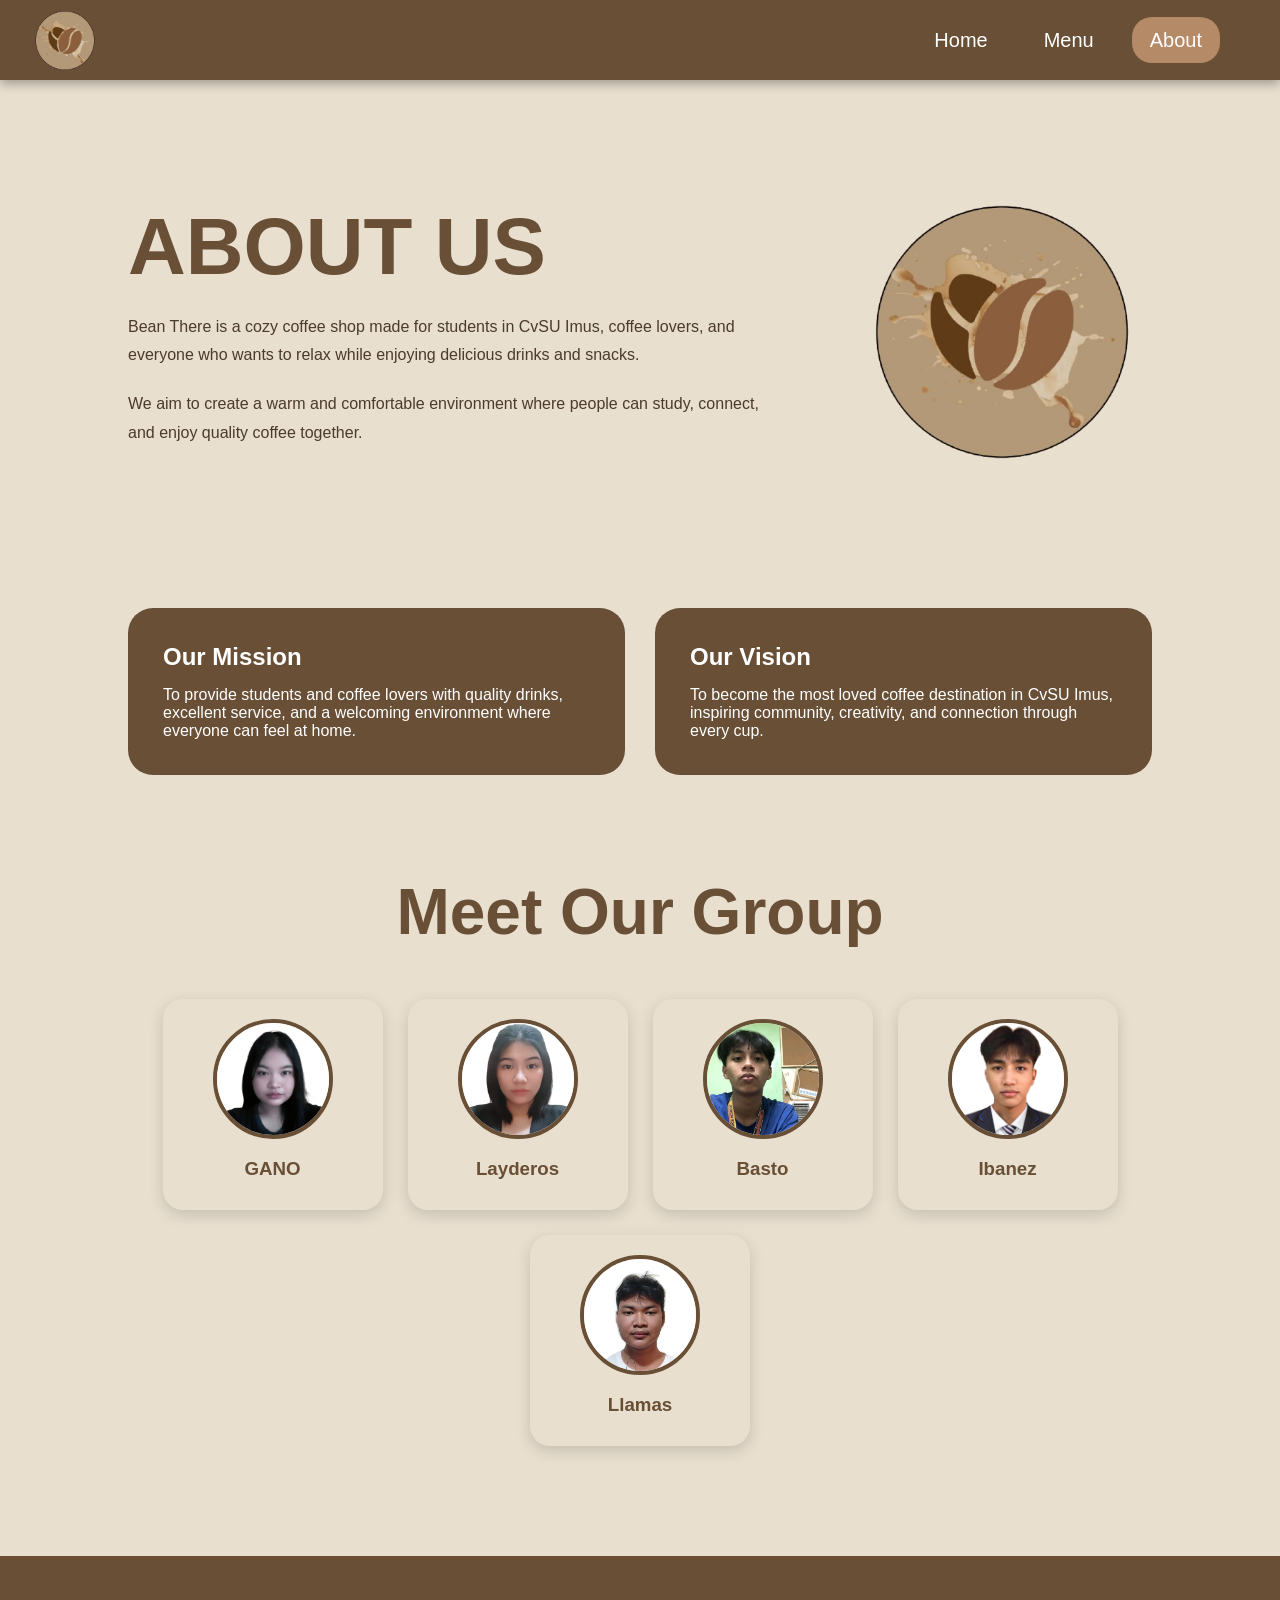
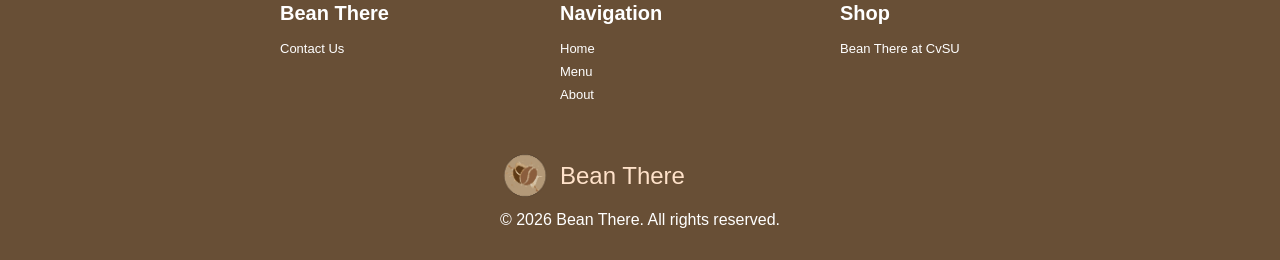
==== about.html @ 1392aa19 "Add files via upload" ====
<!DOCTYPE html>
<html lang="en">
<head>
    <meta charset="UTF-8">
    <meta name="viewport" content="width=device-width, initial-scale=1.0">
    <title>About</title>

    <link rel="website icon" type="png" href="beanthere.png">
    
    <link href="https://fonts.cdnfonts.com/css/new-class" rel="stylesheet">
    <link href="https://fonts.cdnfonts.com/css/qlassy" rel="stylesheet">

    <link rel="stylesheet" href="about.css">
</head>

<body>

<!-- NAVBAR -->
<nav class="navbar">
    <a href="index.html" id="navbarlogo">
        <img src="logo.png" alt="Logo" id="image">
        Bean There
    </a>
    <ul class="navmenu">
        <li><a href="index.html">Home</a></li>
        <li><a href="Menu.html" >Menu</a></li>
        <li><a href="about.html"class="active">About</a></li>
    </ul>
</nav>

    <!-- ABOUT -->

    <section class="about">

        <div class="about__container">

            <div class="about__text">

                <h1>ABOUT US</h1>

                <p>
                    Bean There is a cozy coffee shop made for students in CvSU Imus,
                    coffee lovers, and everyone who wants to relax while enjoying
                    delicious drinks and snacks.
                </p>

                <p>
                    We aim to create a warm and comfortable environment where people
                    can study, connect, and enjoy quality coffee together.
                </p>

            </div>

            <div class="about__image">
                <img src="logo.png" alt="Bean There">
            </div>

        </div>

    </section>
    

    <!-- MISSION VISION -->

    <section class="missionvision">

        <div class="mission__box">

            <h2>Our Mission</h2>

            <p>
                To provide students and coffee lovers with quality drinks,
                excellent service, and a welcoming environment where everyone
                can feel at home.
            </p>

        </div>

        <div class="vision__box">

            <h2>Our Vision</h2>

            <p>
                To become the most loved coffee destination in CvSU Imus,
                inspiring community, creativity, and connection through every cup.
            </p>

        </div>

    </section>

    <!-- TEAM -->

    <section class="team">

        <h2>Meet Our Group</h2>

        <div class="team__container">

            <div class="team__card">
                <img src="c.png" alt="">
                <h3>GANO</h3>
                
            </div>

            <div class="team__card">
                <img src="f.png" alt="">
                <h3>Layderos</h3>
                
            </div>

            <div class="team__card">
                <img src="m.jpg" alt="">
                <h3>Basto</h3>
               
            </div>

            <div class="team__card">
                <img src="n.jpeg" alt="">
                <h3>Ibanez</h3>
                
            </div>

            <div class="team__card">
                <img src="j.jpg" alt="">
                <h3>Llamas</h3>
                
            </div>

        </div>

    </section>



<!-- FOOTER -->
<div class="footer__container">
    <div class="footer__links">
        <div class="footer__link--wrapper">
            <div class="footer__link--items">
                <h4>Bean There</h4>
                <a href="contact.html">Contact Us</a>
                
            </div>
            <div class="footer__link--items">
                <h4>Navigation</h4>
                <a href="index.html">Home</a>
                <a href="menu.html">Menu</a> 
                <a href="about.html">About</a>
            </div>
        </div>
        <div class="footer__link--wrapper">
            <div class="footer__link--items">
                <h4>Shop</h4>
                <a href="#">Bean There at CvSU</a> 
            </div>
        </div>
    </div>

    <div class="social__media">
        <div class="social__media--wrap">
            <div class="footer__logo">
                <a href="index.html" id="footer__logo">
                    <img src="logo.png" alt="Logo" class="footer-logo-img"> Bean There
                </a>
            </div>
            <p class="website__rights">© 2026 Bean There. All rights reserved.</p>
        </div>
    </div>
</div>

</body>
</html>
---- about.css ----
*{
    margin:0;
    padding:0;
    box-sizing:border-box;
}

body{
    background:#e8dfcf;
    font-family:Arial, Helvetica, sans-serif;
}

/* NAVBAR */

.navbar{
  background:#684f36;
  position:fixed;
  top:0;
  left:0;
  width:100%;
  height:80px;
  display:flex;
  align-items:center;
  justify-content:space-between;
  padding:0 30px;
  z-index:999;
  box-shadow:0 4px 10px rgba(0,0,0,.3);
}

#navbarlogo{
  display:flex;
  align-items:center;
  text-decoration:none;
  font-size:2rem;
  font-family:'New Class', sans-serif;
  background-image: linear-gradient(#ffe2ca 100%);
  -webkit-background-clip:text;
  -webkit-text-fill-color:transparent;
}
#image{
  width:70px;
  margin-right:10px;
}
.navmenu{
  display:flex;
  list-style:none;
  gap:20px;
  padding-right: 30px;
}
.navmenu li a{
  color:white;
  text-decoration:none;
  padding:12px 18px;
  transition:.3s;
  font-family: 'Qlassy', sans-serif;
  font-size:20px;                                           
}
.navmenu li a.active{
  background-color: #b48a67;
  border-radius: 20px;
}
.navmenu li a:hover{
  background:#342519;
  border-radius:30px;
}

/* ABOUT */

.about{
    min-height: auto;

    display: flex;
    justify-content: center;
    align-items: center;

    padding: 120px 10% 40px;
}

.about__container{
    max-width:1200px;
    margin:auto;
    display:flex;
    justify-content:space-between;
    align-items:center;
    gap:80px;
}

.about__text{
    flex:1;
}

.about__text h1{
    font-size:5rem;
    color:#684f36;
    font-family:'Qlassy', sans-serif;
    margin-bottom:20px;
}

.about__text p{
    line-height:1.8;
    color:#4b3a2d;
    margin-bottom:20px;
}

.about__image img{
    width:300px;
}

/* MISSION VISION */

.missionvision{
    display:flex;
    justify-content:center;
    gap:30px;
    padding: 20px 10%;
    flex-wrap:wrap;
}

.mission__box,
.vision__box{
    background:#684f36;
    color:white;
    padding:35px;
    border-radius:25px;
    max-width:500px;
    flex:1;
}

.mission__box h2,
.vision__box h2{
    margin-bottom:15px;
    font-family:'Qlassy', sans-serif;
}

/* TEAM */

.team{
    padding:80px 10%;
    text-align:center;
}

.team h2{
    font-size:4rem;
    color:#684f36;
    font-family:'Qlassy', sans-serif;
    margin-bottom:50px;
}

.team__container{
    display:flex;
    justify-content:center;
    gap:25px;
    flex-wrap:wrap;
}

.team__card{
    width:220px;
    background:#E8DFCF;
    padding:20px;
    border-radius:20px;
    box-shadow:0 5px 15px rgba(0,0,0,.15);
}

.team__card img{
    width:120px;
    height:120px;
    object-fit:cover;
    border-radius:50%;
    border:4px solid #684f36;
    margin-bottom:15px;
}

.team__card h3{
    color:#684f36;
    margin-bottom:10px;
}

.team__card p{
    font-size:14px;
    color:#555;
}

/* FOOTER */

.footer__container {
    background-color: #684f36;
    padding: 1rem 0;
    width: 100%;
    display: flex;
    flex-direction: column;
    justify-content: center;
    align-items: center;
    margin-top: 30px;
  }
  
  #footer__logo {
    color:#ffe2ca;
    display: flex;
    align-items:center;
    cursor: pointer;
    text-decoration: none;
    font-size: 1.5rem;
    font-family: 'New Class', sans-serif; 
  }

    .footer-logo-img{
    width:50px;
    height:auto;
    margin-right:10px;
}
  
  .footer__links {
    width: 100%;
    max-width: 1000px;
    display: flex;
    justify-content: center;
  }
  
  .footer__link--wrapper {
    display: flex;
  }
  
  .footer__link--items {
    display: flex;
    flex-direction: column;
    align-items: flex-start;
    margin: 30px 60px;
    text-align: left;
    width: 160px;
    box-sizing: border-box;
  }
  
  .footer__link--items h4 {
    margin-bottom: 16px;
    font-size: 20px;
    color: #fff;
  }
  
  .footer__link--items a {
    color: #fff;
    text-decoration: none;
    margin-bottom: 0.5rem;
    font-size: 13px;
  }
  
  .footer__link--items a:hover {
    color: #e9e9e9;
    transition: 0.3s ease-out;
  }
  
  .website__rights {
    color: #fff;
    padding-bottom: 15px;
  }


@media screen and (max-width: 768px){

     /* NAVBAR */

    .navbar{
        height: auto;
        padding: 10px 15px;
        display: flex;
        justify-content: space-between;
        align-items: center;
    }

    #navbarlogo{
        display: flex;
        align-items: center;
        text-decoration: none;
        font-size: 18px;
        white-space: nowrap;
    }

    #image{
        width: 50px;
        height: auto;
        margin-right: 8px;
    }

    .navmenu{
        display: flex;
        list-style: none;
        gap: 5px;
        padding-right: 0;
    }

    .navmenu li a{
        font-size: 13px;
        padding: 8px 10px;
    }

    /* PAGE TITLE */

    .page-title{
        font-size: 36px;
        margin: 30px 0;
        text-align: center;
    }

/* ABOUT */

.about{
    padding:100px 20px 40px;
}

.about__container{
    flex-direction:column;
    text-align:center;
    gap:30px;
}

.about__text h1{
    font-size:3rem;
}

.about__image img{
    width:200px;
}

/* MISSION & VISION */

.missionvision{
    padding:20px;
}

.mission__box,
.vision__box{
    max-width:100%;
}

/* TEAM */

.team{
    padding:50px 20px;
}

.team h2{
    font-size:2.5rem;
}

.team__card{
    width:100%;
    max-width:300px;
    margin:auto;
}

    /* FOOTER */

.footer__links{
        width:100%;
        display:flex;
        flex-direction:column;
        align-items:center;
    }

    .footer__link--wrapper{
        width:100%;
        display:flex;
        flex-direction:column;
        align-items:center;
    }

    .footer__link--items{
        width:100%;
        margin:15px 0;
        text-align:center;
        align-items:center;
    }

    .social__media{
        width:100%;
    }

    .social__media--wrap{
        display:flex;
        flex-direction:column;
        align-items:center;
        text-align:center;
    }

    #footer__logo{
        justify-content:center;
    }

    .website__rights{
        text-align:center;
        padding-top:10px;
    }
}
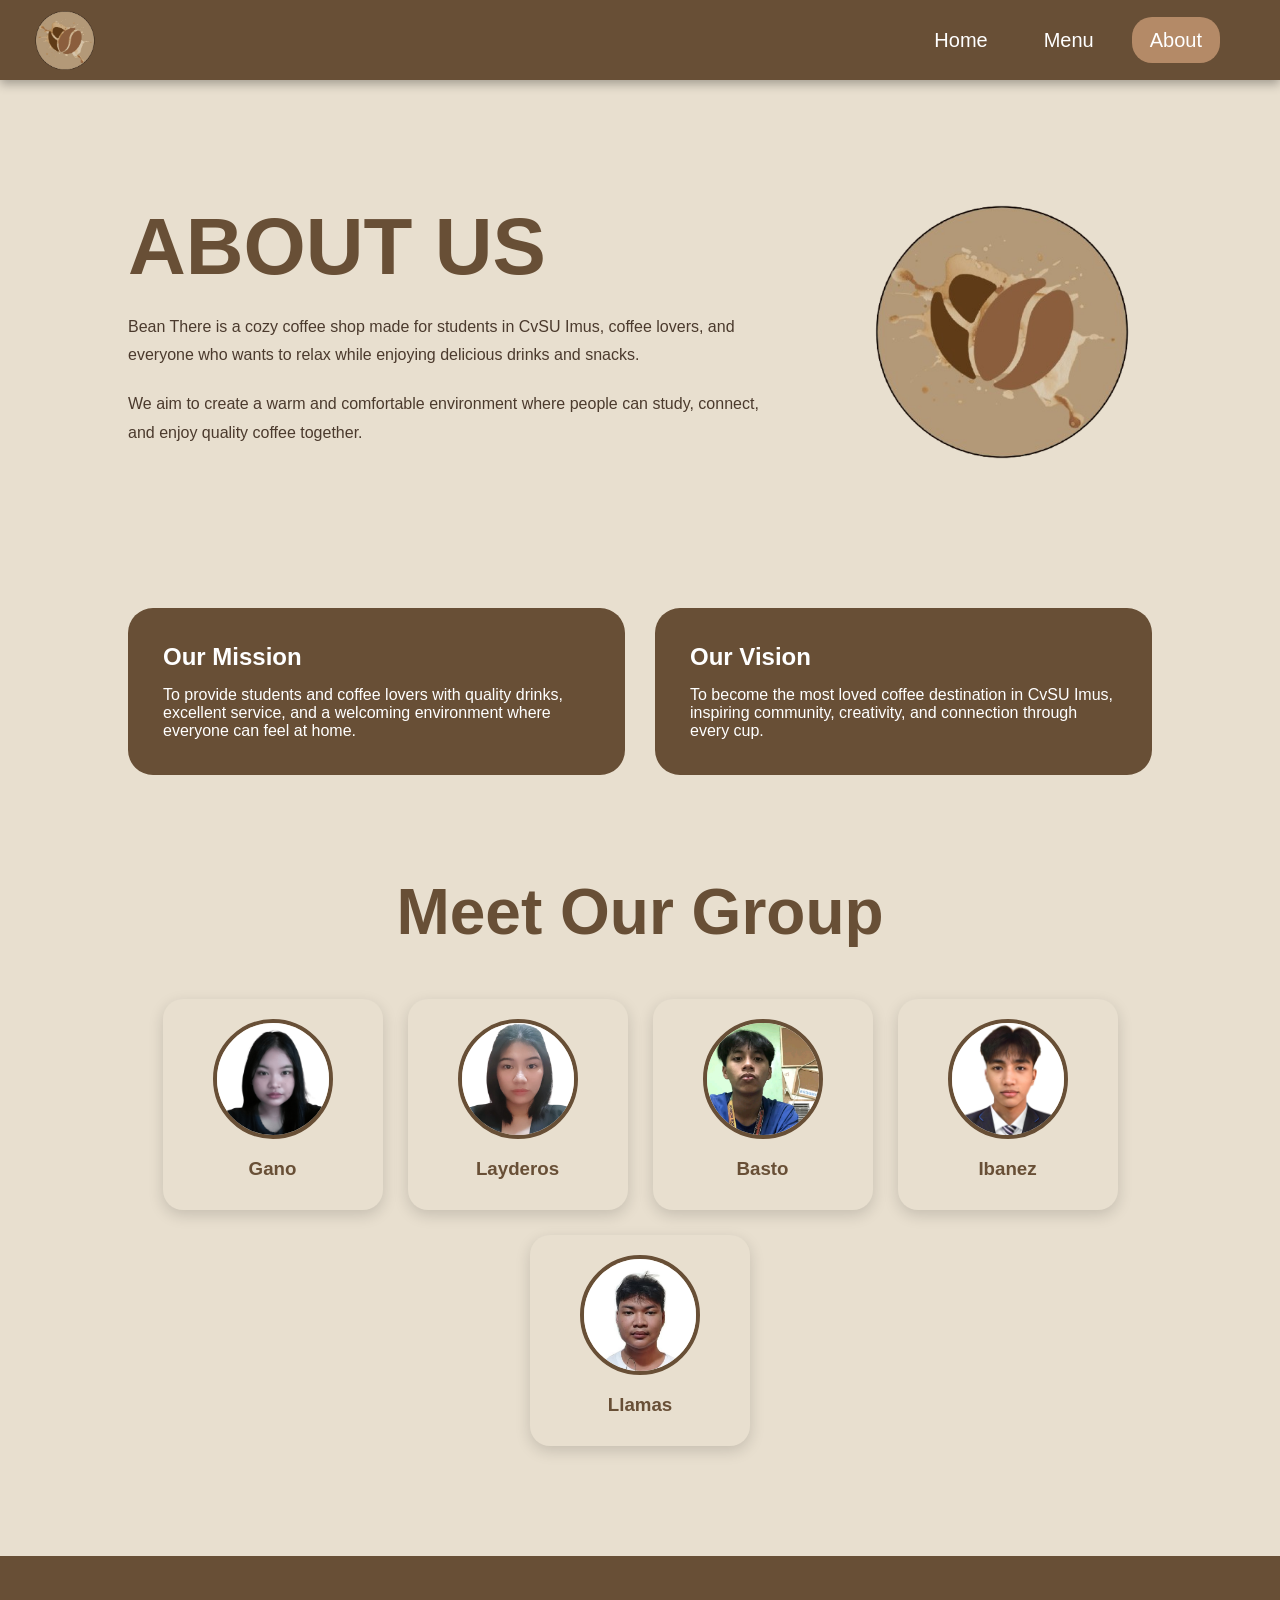
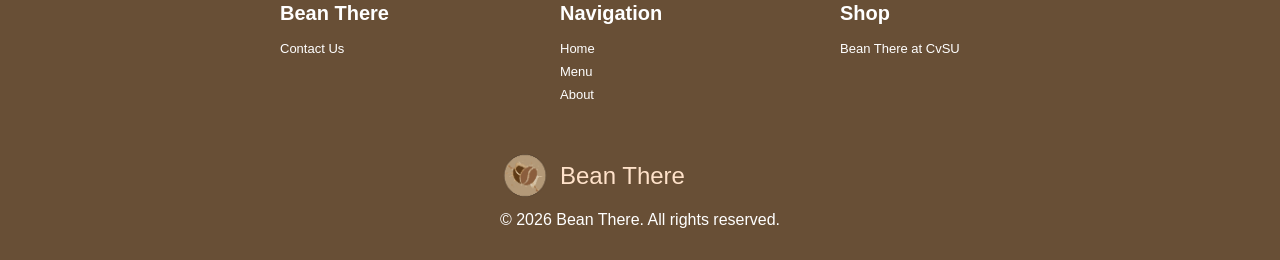
==== commit 8f9a3fbf: "Update about.html" ====
--- a/about.html
+++ b/about.html
@@ -99,7 +99,7 @@
 
             <div class="team__card">
                 <img src="c.png" alt="">
-                <h3>GANO</h3>
+                <h3>Gano</h3>
                 
             </div>
 
@@ -170,4 +170,4 @@
 </div>
 
 </body>
-</html>+</html>
